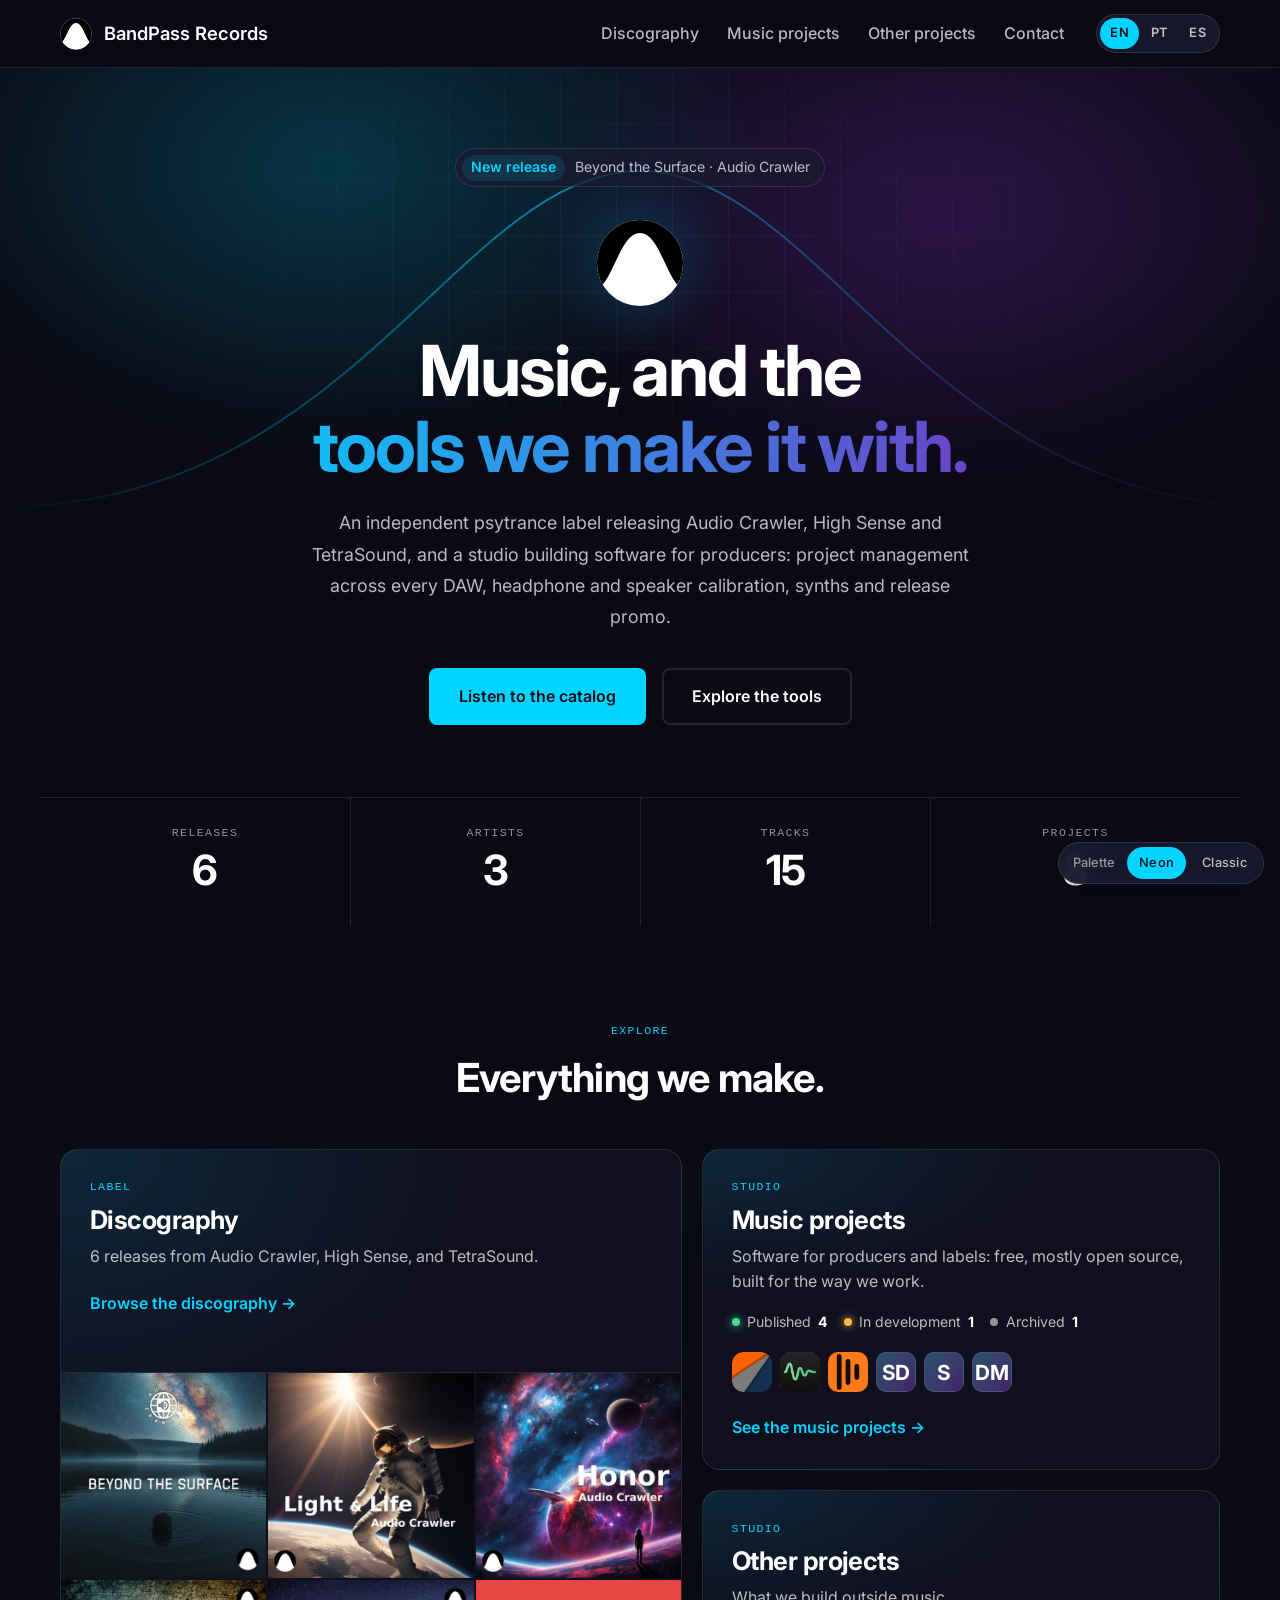
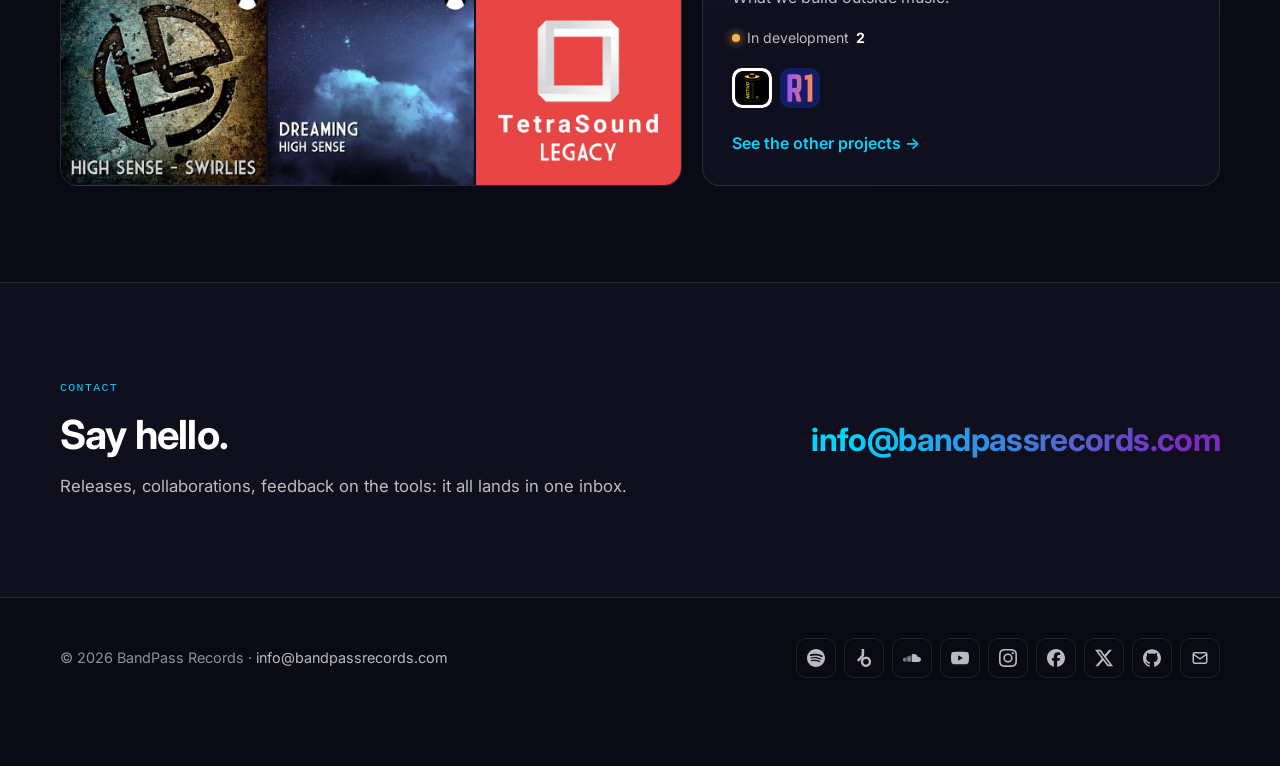
==== index.html @ b30c1610 "Redesign the site: discography, music projects and other projects Replace the single-page HTML5 UP t" ====
<!DOCTYPE html>
<html lang="en" data-base="">
<head>
  <meta charset="utf-8">
  <meta name="viewport" content="width=device-width, initial-scale=1">
  <script>
    // Before anything paints: the palette and language picked earlier in this
    // browser. ?palette=classic and ?lang=pt pick one by link, and are remembered.
    (function () {
      var root = document.documentElement;
      try {
        var q = new URLSearchParams(location.search);
        var palette = q.get('palette') || localStorage.getItem('bpr-palette');
        if (palette === 'neon' || palette === 'classic') {
          root.dataset.palette = palette;
          localStorage.setItem('bpr-palette', palette);
        }
        var lang = q.get('lang') || localStorage.getItem('bpr-lang');
        if (lang) root.lang = lang;
      } catch (e) {}
    })();
  </script>
  <title>BandPass Records: music and tools for music makers</title>
  <meta name="description" content="BandPass Records is an independent psytrance label and a studio building tools for music makers: DAW Project Manager, flatQ, Spinclip and more.">
  <meta name="theme-color" content="#0A0A14">
  <link rel="canonical" href="https://bandpassrecords.com/">
  <link rel="alternate" hreflang="en" href="https://bandpassrecords.com/?lang=en">
  <link rel="alternate" hreflang="pt" href="https://bandpassrecords.com/?lang=pt">
  <link rel="alternate" hreflang="es" href="https://bandpassrecords.com/?lang=es">
  <link rel="alternate" hreflang="x-default" href="https://bandpassrecords.com/">

  <meta property="og:type" content="website">
  <meta property="og:site_name" content="BandPass Records">
  <meta property="og:title" content="BandPass Records: music and tools for music makers">
  <meta property="og:description" content="BandPass Records is an independent psytrance label and a studio building tools for music makers: DAW Project Manager, flatQ, Spinclip and more.">
  <meta property="og:url" content="https://bandpassrecords.com/">
  <meta property="og:image" content="https://bandpassrecords.com/images/releases/beyond-the-surface.jpg">
  <meta name="twitter:card" content="summary">

  <link rel="icon" href="images/logo.svg" type="image/svg+xml">
  <link rel="icon" href="images/logo_icon.png" type="image/png">
  <link rel="apple-touch-icon" href="images/logo_icon.png">

  <link rel="preconnect" href="https://fonts.googleapis.com">
  <link rel="preconnect" href="https://fonts.gstatic.com" crossorigin>
  <link rel="stylesheet" href="https://fonts.googleapis.com/css2?family=Inter:wght@400;500;600;700&display=swap">
  <link rel="stylesheet" href="assets/css/site.css">

  <script src="assets/js/i18n.js" defer></script>
  <script src="assets/js/icons.js" defer></script>
  <script src="assets/js/data.js" defer></script>
  <script src="assets/js/site.js" defer></script>
</head>
<body data-page="home">
  <a class="skip" href="#content" data-i18n="skip">Skip to content</a>

  <nav class="navbar" data-i18n-attr="aria-label:nav.sections" aria-label="Sections">
    <div class="container nav-content">
      <a class="logo" href="./">
        <img class="logo-image" src="images/logo.svg" alt="" width="32" height="32">
        <span>BandPass Records</span>
      </a>
      <div class="nav-links">
        <a href="discography/" data-i18n="nav.discography">Discography</a>
        <a href="music-projects/" data-i18n="nav.music">Music projects</a>
        <a href="other-projects/" data-i18n="nav.other">Other projects</a>
        <a href="#contact" data-i18n="nav.contact">Contact</a>
      </div>
      <div class="lang-switch" role="group" data-i18n-attr="aria-label:lang.label" aria-label="Language">
        <button type="button" data-lang-choice="en" lang="en" title="English">EN</button>
        <button type="button" data-lang-choice="pt" lang="pt" title="Português">PT</button>
        <button type="button" data-lang-choice="es" lang="es" title="Español">ES</button>
      </div>
    </div>
  </nav>

  <main id="content">
    <header class="hero">
      <div class="hero-glow" aria-hidden="true"></div>
      <svg class="hero-curve" viewBox="0 0 1200 400" preserveAspectRatio="none" aria-hidden="true">
        <defs>
          <linearGradient id="curve-ink" x1="0" x2="1">
            <stop class="ink-a" offset="0" stop-opacity="0"/>
            <stop class="ink-a" offset=".45"/>
            <stop class="ink-b" offset="1" stop-opacity="0"/>
          </linearGradient>
        </defs>
        <path d="M0,380 C330,380 430,60 600,60 C770,60 870,380 1200,380"/>
      </svg>
      <div class="container hero-content">
        <a class="hero-news" id="hero-news" href="discography/" hidden>
          <b data-i18n="hero.news">New release</b><span></span>
        </a>
        <img class="hero-mark" src="images/logo.svg" alt="" width="88" height="88">
        <h1 class="hero-title">
          <span data-i18n="hero.title1">Music, and the</span>
          <span class="gradient-text" data-i18n="hero.title2">tools we make it with.</span>
        </h1>
        <p class="hero-subtitle" data-i18n="hero.sub">
          An independent psytrance label releasing Audio Crawler, High Sense and TetraSound, and a studio
          building software for producers: project management across every DAW, headphone and speaker
          calibration, synths and release promo.
        </p>
        <div class="hero-buttons">
          <a class="btn btn-primary" href="discography/" data-i18n="hero.cta1">Listen to the catalog</a>
          <a class="btn btn-secondary" href="music-projects/" data-i18n="hero.cta2">Explore the tools</a>
        </div>
      </div>
      <dl class="stats container" id="stats"></dl>
    </header>

    <section class="section" aria-labelledby="explore-title">
      <div class="container">
        <div class="section-head">
          <p class="section-eyebrow" data-i18n="home.eyebrow">Explore</p>
          <h2 class="section-title" id="explore-title" data-i18n="home.title">Everything we make.</h2>
        </div>
        <div class="categories" id="categories"></div>
        <noscript>
          <ul class="noscript">
            <li><a href="discography/">Discography</a></li>
            <li><a href="music-projects/">Music projects</a></li>
            <li><a href="other-projects/">Other projects</a></li>
          </ul>
        </noscript>
      </div>
    </section>

    <section class="section section-alt contact" id="contact" aria-labelledby="contact-title">
      <div class="container contact-inner">
        <div>
          <p class="section-eyebrow" data-i18n="contact.eyebrow">Contact</p>
          <h2 class="section-title" id="contact-title" data-i18n="contact.title">Say hello.</h2>
          <p class="section-subtitle" data-i18n="contact.sub">Releases, collaborations, feedback on the tools: it all lands in one inbox.</p>
        </div>
        <a class="contact-mail" href="mailto:info@bandpassrecords.com">info@bandpassrecords.com</a>
      </div>
    </section>
  </main>

  <footer class="footer">
    <div class="container footer-inner">
      <p>© <span id="year">2026</span> BandPass Records · <a class="footer-mail" href="mailto:info@bandpassrecords.com">info@bandpassrecords.com</a></p>
      <ul class="social" id="social" data-i18n-attr="aria-label:footer.elsewhere" aria-label="BandPass Records elsewhere"></ul>
    </div>
  </footer>

  <div class="palette-switch" role="group" data-i18n-attr="aria-label:palette.label" aria-label="Palette">
    <span data-i18n="palette.label">Palette</span>
    <button type="button" data-palette-choice="neon">Neon</button>
    <button type="button" data-palette-choice="classic">Classic</button>
  </div>
</body>
</html>
---- assets/css/site.css ----
/* BandPass Records. The look follows dpm.bandpassrecords.com: the same two
   palettes (Neon Dark by default, Classic Dark), Inter, a glowing hero over a
   faint grid, mono eyebrows and soft-gradient tiles. <html data-palette>
   picks the palette. */

/* ── Palettes (shared with the DPM site's theme.css) ── */
:root,
:root[data-palette='neon'] {
  --bg-darker: #0A0A14;
  --bg-dark: #0F0F1E;
  --bg-card: #1A1A2E;
  --primary-color: #24243D;
  --primary-light: #34345A;
  --accent: #00D4FF;
  --accent-hover: #4DE1FF;
  --accent-2: #7B2CBF;
  --accent-ink: #001018;
  --accent-soft: rgba(0, 212, 255, 0.12);
  --glow-1: rgba(0, 212, 255, 0.22);
  --glow-2: rgba(123, 44, 191, 0.30);
  --text-primary: #FFFFFF;
  --text-secondary: rgba(255, 255, 255, 0.72);
  --text-muted: rgba(255, 255, 255, 0.55);
  --border-color: rgba(255, 255, 255, 0.10);
  --shadow: rgba(0, 0, 0, 0.55);
}

:root[data-palette='classic'] {
  --bg-darker: #161719;
  --bg-dark: #1E1F22;
  --bg-card: #2B2D31;
  --primary-color: #5A6B7A;
  --primary-light: #7A8B9A;
  --accent: #4A9EFF;
  --accent-hover: #6AB0FF;
  --accent-2: #5A6B7A;
  --accent-ink: #FFFFFF;
  --accent-soft: rgba(74, 158, 255, 0.12);
  --glow-1: rgba(74, 158, 255, 0.16);
  --glow-2: rgba(90, 107, 122, 0.22);
  --text-primary: #FFFFFF;
  --text-secondary: #B0B3B8;
  --text-muted: #8A8D90;
  --border-color: #3C3F43;
  --shadow: rgba(0, 0, 0, 0.4);
}

:root {
  color-scheme: dark;
  --ok: #3DDC97;
  --wip: #FFB547;
  --mono: 'SFMono-Regular', Consolas, 'Liberation Mono', Menlo, monospace;
  --radius: 18px;
}

/* ── Base ── */
*,
*::before,
*::after { box-sizing: border-box; margin: 0; padding: 0; }

html { scroll-behavior: smooth; scroll-padding-top: 84px; }

body {
  font-family: 'Inter', -apple-system, BlinkMacSystemFont, 'Segoe UI', Roboto, sans-serif;
  background: var(--bg-darker);
  color: var(--text-primary);
  line-height: 1.6;
  overflow-x: hidden;
  -webkit-font-smoothing: antialiased;
}

img { display: block; max-width: 100%; }
a { color: inherit; }
button { font: inherit; color: inherit; }
ul { list-style: none; }

:focus-visible {
  outline: 2px solid var(--accent);
  outline-offset: 3px;
  border-radius: 6px;
}

.container {
  max-width: 1200px;
  margin: 0 auto;
  padding: 0 20px;
}

.skip {
  position: absolute;
  left: 16px;
  top: -60px;
  z-index: 3000;
  padding: 0.6rem 1rem;
  border-radius: 8px;
  background: var(--accent);
  color: var(--accent-ink);
  font-weight: 600;
  text-decoration: none;
}
.skip:focus { top: 12px; }

/* ── Navigation ── */
.navbar {
  position: sticky;
  top: 0;
  z-index: 1000;
  border-bottom: 1px solid var(--border-color);
  background: color-mix(in srgb, var(--bg-darker) 78%, transparent);
  backdrop-filter: blur(10px);
  -webkit-backdrop-filter: blur(10px);
}

.nav-content {
  display: flex;
  align-items: center;
  gap: 2rem;
  padding-top: 0.9rem;
  padding-bottom: 0.9rem;
}

.logo {
  display: flex;
  align-items: center;
  gap: 12px;
  font-size: 1.15rem;
  font-weight: 600;
  text-decoration: none;
  white-space: nowrap;
}

.logo-image { width: 32px; height: 32px; }

.nav-links {
  display: flex;
  align-items: center;
  gap: 1.75rem;
  margin-left: auto;
}

.nav-links a {
  color: var(--text-secondary);
  text-decoration: none;
  font-weight: 500;
  white-space: nowrap;
  transition: color 0.2s ease;
}
.nav-links a:hover { color: var(--text-primary); }
.nav-links a[aria-current='page'] { color: var(--accent); }

/* Segmented switches: language in the nav, palette in the corner. */
.lang-switch,
.palette-switch {
  display: flex;
  align-items: center;
  gap: 2px;
  padding: 3px;
  border: 1px solid var(--border-color);
  border-radius: 999px;
  background: color-mix(in srgb, var(--bg-card) 92%, transparent);
}

.lang-switch button,
.palette-switch button {
  border: 0;
  border-radius: 999px;
  padding: 5px 10px;
  background: transparent;
  color: var(--text-secondary);
  font-size: 0.8rem;
  font-weight: 600;
  letter-spacing: 0.02em;
  cursor: pointer;
  transition: background 0.2s, color 0.2s;
}
.lang-switch button:hover,
.palette-switch button:hover { color: var(--text-primary); }

.lang-switch button[aria-pressed='true'],
.palette-switch button[aria-pressed='true'] {
  background: var(--accent);
  color: var(--accent-ink);
}

.palette-switch {
  position: fixed;
  right: 16px;
  bottom: 16px;
  z-index: 2000;
  gap: 4px;
  padding: 4px;
  backdrop-filter: blur(10px);
  box-shadow: 0 10px 30px -10px var(--shadow);
}
.palette-switch span {
  padding: 0 8px 0 10px;
  color: var(--text-muted);
  font-size: 0.8rem;
  font-weight: 500;
}
.palette-switch button { font-weight: 500; padding: 6px 12px; }

/* ── Buttons ── */
.btn {
  display: inline-flex;
  align-items: center;
  gap: 0.5rem;
  padding: 0.875rem 1.75rem;
  border-radius: 8px;
  font-weight: 600;
  font-size: 1rem;
  text-decoration: none;
  border: 2px solid transparent;
  cursor: pointer;
  transition: all 0.25s ease;
}

.btn-primary { background: var(--accent); color: var(--accent-ink); }
.btn-primary:hover {
  background: var(--accent-hover);
  transform: translateY(-2px);
  box-shadow: 0 10px 30px -8px var(--glow-1);
}

.btn-secondary { border-color: var(--border-color); color: var(--text-primary); }
.btn-secondary:hover { border-color: var(--primary-light); background: var(--bg-card); }

.textlink {
  color: var(--accent);
  font-weight: 600;
  text-decoration: none;
}
.textlink:hover { text-decoration: underline; text-underline-offset: 4px; }

/* ── Hero ── */
.hero {
  position: relative;
  overflow: hidden;
  padding: 5rem 0 0;
  text-align: center;
}

.hero-glow {
  position: absolute;
  inset: -20% -10% auto;
  height: 900px;
  background:
    radial-gradient(40% 45% at 30% 30%, var(--glow-1), transparent 70%),
    radial-gradient(40% 45% at 70% 35%, var(--glow-2), transparent 70%);
  filter: blur(20px);
  pointer-events: none;
}

.hero::after {
  /* A faint grid behind the glow. */
  content: '';
  position: absolute;
  inset: 0;
  background-image:
    linear-gradient(var(--border-color) 1px, transparent 1px),
    linear-gradient(90deg, var(--border-color) 1px, transparent 1px);
  background-size: 56px 56px;
  mask-image: radial-gradient(60% 50% at 50% 20%, #000 0%, transparent 75%);
  -webkit-mask-image: radial-gradient(60% 50% at 50% 20%, #000 0%, transparent 75%);
  opacity: 0.45;
  pointer-events: none;
}

/* The label's namesake: a band-pass response drawn across the hero. */
.hero-curve {
  position: absolute;
  left: 0;
  right: 0;
  top: 40px;
  width: 100%;
  height: 420px;
  pointer-events: none;
  opacity: 0.55;
}
.hero-curve path { fill: none; stroke: url(#curve-ink); stroke-width: 2; vector-effect: non-scaling-stroke; }
.hero-curve .ink-a { stop-color: var(--accent); }
.hero-curve .ink-b { stop-color: var(--accent-2); }

.hero-content { position: relative; z-index: 1; }

.hero-news {
  display: inline-flex;
  align-items: center;
  gap: 0.6rem;
  max-width: 100%;
  margin-bottom: 2rem;
  padding: 0.35rem 0.9rem 0.35rem 0.4rem;
  border: 1px solid var(--border-color);
  border-radius: 999px;
  background: color-mix(in srgb, var(--bg-card) 70%, transparent);
  color: var(--text-secondary);
  font-size: 0.88rem;
  text-decoration: none;
  transition: border-color 0.2s, color 0.2s;
}
.hero-news:hover { border-color: var(--accent); color: var(--text-primary); }
.hero-news b {
  flex-shrink: 0;
  padding: 0.1rem 0.55rem;
  border-radius: 999px;
  background: var(--accent-soft);
  color: var(--accent);
  font-weight: 600;
}
.hero-news span { overflow: hidden; text-overflow: ellipsis; white-space: nowrap; }

.hero-mark {
  width: 88px;
  height: 88px;
  margin: 0 auto 1.6rem;
  filter: drop-shadow(0 0 28px var(--glow-1));
}

.hero-title {
  font-size: clamp(2.3rem, 6vw, 4.4rem);
  font-weight: 700;
  line-height: 1.08;
  letter-spacing: -0.03em;
  margin-bottom: 1.4rem;
}
.hero-title span { display: block; }

.gradient-text {
  background: linear-gradient(100deg, var(--accent) 10%, var(--accent-2) 90%);
  -webkit-background-clip: text;
  background-clip: text;
  -webkit-text-fill-color: transparent;
}

.hero-subtitle {
  max-width: 680px;
  margin: 0 auto 2.2rem;
  font-size: 1.12rem;
  line-height: 1.75;
  color: var(--text-secondary);
}

.hero-buttons {
  display: flex;
  flex-wrap: wrap;
  justify-content: center;
  gap: 1rem;
}

.stats {
  position: relative;
  z-index: 1;
  display: grid;
  grid-template-columns: repeat(4, 1fr);
  margin-top: 4.5rem;
  border-top: 1px solid var(--border-color);
}
.stats div { padding: 1.6rem 0.5rem 2rem; }
.stats div + div { border-left: 1px solid var(--border-color); }
.stats dt {
  order: 2;
  color: var(--text-muted);
  font-family: var(--mono);
  font-size: 0.72rem;
  letter-spacing: 0.12em;
  text-transform: uppercase;
}
.stats dd {
  font-size: clamp(1.8rem, 4vw, 2.6rem);
  font-weight: 700;
  letter-spacing: -0.02em;
  line-height: 1.1;
}
.stats div { display: flex; flex-direction: column-reverse; gap: 0.35rem; }

/* ── Page header (discography and project pages) ── */
.hero--page { padding: 4.5rem 0 3.5rem; }
.hero--page::after { mask-image: radial-gradient(60% 70% at 50% 0%, #000 0%, transparent 75%); -webkit-mask-image: radial-gradient(60% 70% at 50% 0%, #000 0%, transparent 75%); }
.hero--page .hero-glow { height: 600px; opacity: 0.8; }
.hero--page .hero-subtitle { margin-bottom: 0; }

.page-title {
  font-size: clamp(2.3rem, 5.5vw, 3.6rem);
  font-weight: 700;
  line-height: 1.1;
  letter-spacing: -0.03em;
  margin-bottom: 1rem;
}

/* ── Sections ── */
.section { padding: 6rem 0; }
.section--flush { padding-top: 1rem; }
.section-alt {
  background: var(--bg-dark);
  border-top: 1px solid var(--border-color);
  border-bottom: 1px solid var(--border-color);
}

.section-head {
  max-width: 620px;
  margin: 0 auto 3rem;
  text-align: center;
}

.section-eyebrow {
  font-family: var(--mono);
  font-size: 0.72rem;
  letter-spacing: 0.12em;
  text-transform: uppercase;
  color: var(--accent);
  margin-bottom: 0.9rem;
}

.section-title {
  font-size: clamp(2rem, 4vw, 2.5rem);
  font-weight: 700;
  letter-spacing: -0.02em;
  line-height: 1.15;
  margin-bottom: 0.9rem;
}

.section-subtitle {
  color: var(--text-secondary);
  font-size: 1.05rem;
  line-height: 1.7;
}

.section-foot { margin-top: 2.5rem; text-align: center; }

.noscript { color: var(--text-secondary); text-align: center; }
.noscript a { color: var(--accent); }

/* Shared tile surface, as on the DPM homepage. */
.tile {
  position: relative;
  border: 1px solid var(--border-color);
  border-radius: var(--radius);
  background:
    radial-gradient(120% 80% at 0% 0%, var(--accent-soft), transparent 55%),
    var(--bg-dark);
  transition: border-color 0.25s, transform 0.25s;
}
.section-alt .tile {
  background:
    radial-gradient(120% 80% at 0% 0%, var(--accent-soft), transparent 55%),
    var(--bg-darker);
}
.tile:hover {
  border-color: color-mix(in srgb, var(--accent) 45%, var(--border-color));
}

/* ── Home: one tile per page ── */
.categories {
  display: grid;
  grid-template-columns: minmax(0, 1.2fr) minmax(0, 1fr);
  gap: 1.25rem;
}

.cat {
  display: flex;
  flex-direction: column;
  overflow: hidden;
  color: inherit;
  text-decoration: none;
}
.cat:hover { transform: translateY(-2px); }
.cat--disc { grid-row: span 2; }

.cat-copy {
  display: flex;
  flex-direction: column;
  flex: 1;
  padding: 1.8rem;
}
.cat .section-eyebrow { margin-bottom: 0.5rem; }

.cat-title {
  font-size: 1.6rem;
  font-weight: 700;
  letter-spacing: -0.02em;
  line-height: 1.2;
  margin-bottom: 0.5rem;
}

.cat-text { color: var(--text-secondary); line-height: 1.6; }

.cat-cta {
  margin-top: auto;
  padding-top: 1.4rem;
  color: var(--accent);
  font-weight: 600;
}
.cat-cta span { display: inline-block; transition: transform 0.2s; }
.cat:hover .cat-cta span { transform: translateX(4px); }

.cat-covers {
  display: grid;
  grid-template-columns: repeat(3, 1fr);
  gap: 2px;
  margin-top: auto;
  border-top: 1px solid var(--border-color);
}
.cat-covers img { width: 100%; height: auto; aspect-ratio: 1; object-fit: cover; }
.cat--disc .cat-copy { flex: 0 0 auto; }

.cat-status {
  display: flex;
  flex-wrap: wrap;
  gap: 0.4rem 1rem;
  margin-top: 1rem;
  color: var(--text-secondary);
  font-size: 0.88rem;
}
.cat-status li { display: inline-flex; align-items: center; gap: 0.45rem; }
.cat-status b { color: var(--text-primary); }

.cat-icons { display: flex; flex-wrap: wrap; gap: 0.5rem; margin-top: 1.2rem; }
.cat-icon {
  width: 40px;
  height: 40px;
  border-radius: 10px;
  object-fit: cover;
  background: var(--bg-card);
  font-size: 0.85rem;
}

/* ── Discography: artist filter ── */
.artists {
  display: grid;
  grid-template-columns: repeat(auto-fit, minmax(220px, 1fr));
  gap: 0.75rem;
  margin-bottom: 1.25rem;
}

.artist {
  display: flex;
  align-items: center;
  gap: 0.25rem;
  padding: 0.5rem;
  border-radius: 14px;
}
.artist[data-active='true'] {
  border-color: var(--accent);
  background:
    radial-gradient(120% 120% at 0% 0%, var(--accent-soft), transparent 70%),
    var(--bg-card);
}

.artist-pick {
  flex: 1;
  min-width: 0;
  display: flex;
  align-items: center;
  gap: 0.8rem;
  padding: 0.25rem;
  border: 0;
  border-radius: 10px;
  background: none;
  text-align: left;
  cursor: pointer;
}

.artist-pick img,
.artist-all {
  flex-shrink: 0;
  width: 48px;
  height: 48px;
  border-radius: 10px;
  object-fit: cover;
}
.artist-all {
  display: grid;
  place-items: center;
  background: var(--bg-card);
  border: 1px solid var(--border-color);
}
.artist-all img { width: 28px; height: 28px; border-radius: 0; }

.artist-name { display: block; font-weight: 600; line-height: 1.3; }
.artist-meta { display: block; color: var(--text-muted); font-size: 0.82rem; }

/* ── Discography: year chips ── */
.filterbar {
  display: flex;
  flex-wrap: wrap;
  align-items: center;
  justify-content: space-between;
  gap: 1rem;
  margin-bottom: 2.5rem;
}

.chips { display: flex; flex-wrap: wrap; gap: 0.5rem; }

.chip {
  padding: 0.45rem 1rem;
  border: 1px solid var(--border-color);
  border-radius: 999px;
  background: transparent;
  color: var(--text-secondary);
  font-size: 0.9rem;
  font-weight: 500;
  cursor: pointer;
  transition: all 0.2s;
}
.chip:hover:not(:disabled) { border-color: var(--primary-light); color: var(--text-primary); }
.chip[aria-pressed='true'] {
  border-color: var(--accent);
  background: var(--accent-soft);
  color: var(--accent);
}
.chip:disabled { opacity: 0.35; cursor: default; }

.filterbar-count {
  color: var(--text-muted);
  font-family: var(--mono);
  font-size: 0.8rem;
  letter-spacing: 0.04em;
}

/* ── Discography: releases by year ── */
.year-group + .year-group { margin-top: 3.5rem; }

.year-label {
  display: flex;
  align-items: center;
  gap: 1rem;
  margin-bottom: 1.25rem;
  font-family: var(--mono);
  font-size: 0.95rem;
  font-weight: 600;
  letter-spacing: 0.08em;
  color: var(--text-secondary);
}
.year-label::after {
  content: '';
  flex: 1;
  height: 1px;
  background: var(--border-color);
}

.release-grid {
  display: grid;
  grid-template-columns: repeat(auto-fill, minmax(210px, 1fr));
  gap: 1.25rem;
}

.release {
  display: flex;
  flex-direction: column;
  overflow: hidden;
}
.release:hover { transform: translateY(-2px); }

.release-cover {
  position: relative;
  aspect-ratio: 1;
  overflow: hidden;
  background: var(--bg-card);
}
.release-cover img {
  width: 100%;
  height: 100%;
  object-fit: cover;
  transition: transform 0.5s ease;
}
.release:hover .release-cover img { transform: scale(1.04); }

.release-body {
  display: flex;
  flex-direction: column;
  flex: 1;
  gap: 0.2rem;
  padding: 1rem 1.1rem 1.1rem;
}

.release-meta {
  color: var(--accent);
  font-family: var(--mono);
  font-size: 0.7rem;
  letter-spacing: 0.1em;
  text-transform: uppercase;
}

.release-title { font-size: 1.15rem; font-weight: 700; line-height: 1.3; }
.release-artist { color: var(--text-secondary); font-size: 0.95rem; }

.release details { margin-top: 0.6rem; }
.release-single { margin-top: 0.6rem; color: var(--text-muted); font-size: 0.85rem; }
.release summary {
  display: inline-flex;
  align-items: center;
  gap: 0.4rem;
  color: var(--text-muted);
  font-size: 0.85rem;
  cursor: pointer;
  list-style: none;
}
.release summary::-webkit-details-marker { display: none; }
.release summary::before {
  content: '';
  width: 6px;
  height: 6px;
  border-right: 1.5px solid currentColor;
  border-bottom: 1.5px solid currentColor;
  transform: rotate(-45deg);
  transition: transform 0.2s;
}
.release details[open] summary::before { transform: rotate(45deg); }
.release summary:hover { color: var(--text-primary); }

.tracklist {
  margin-top: 0.5rem;
  padding-left: 1.4rem;
  list-style: decimal;
  color: var(--text-secondary);
  font-size: 0.88rem;
}
.tracklist li::marker { color: var(--text-muted); font-family: var(--mono); font-size: 0.78rem; }
.tracklist small { color: var(--text-muted); font-size: 0.8rem; }

.release-foot {
  display: flex;
  align-items: center;
  justify-content: space-between;
  gap: 0.5rem;
  margin-top: auto;
  padding-top: 0.9rem;
}

.catalog { color: var(--text-muted); font-family: var(--mono); font-size: 0.72rem; letter-spacing: 0.06em; }

.listen { display: flex; gap: 0.4rem; margin-left: auto; }

.icon-btn {
  display: grid;
  place-items: center;
  width: 36px;
  height: 36px;
  border: 1px solid var(--border-color);
  border-radius: 10px;
  background: var(--bg-card);
  color: var(--text-secondary);
  transition: all 0.2s;
}
.icon-btn:hover { color: var(--accent-ink); background: var(--accent); border-color: var(--accent); }

/* Brand marks: inline SVG paths from icons.js, filled with the text colour. */
.icon {
  display: block;
  width: 18px;
  height: 18px;
  fill: currentColor;
}

.empty {
  padding: 3rem 1rem;
  border: 1px dashed var(--border-color);
  border-radius: var(--radius);
  color: var(--text-secondary);
  text-align: center;
}
.empty button {
  margin-top: 0.75rem;
  border: 0;
  background: none;
  color: var(--accent);
  font-weight: 600;
  cursor: pointer;
}

/* ── Projects ── */
.status-group + .status-group { margin-top: 3.5rem; }

.status-label {
  display: flex;
  align-items: center;
  gap: 0.7rem;
  margin-bottom: 1.25rem;
  font-size: 1.05rem;
  font-weight: 600;
}
.status-label .count {
  color: var(--text-muted);
  font-family: var(--mono);
  font-size: 0.8rem;
  font-weight: 500;
}

.dot {
  width: 8px;
  height: 8px;
  border-radius: 50%;
  background: var(--text-muted);
  flex-shrink: 0;
}
[data-status='published'] .dot { background: var(--ok); box-shadow: 0 0 10px var(--ok); }
[data-status='development'] .dot { background: var(--wip); box-shadow: 0 0 10px var(--wip); }

.project-grid {
  display: grid;
  grid-template-columns: repeat(auto-fill, minmax(320px, 1fr));
  gap: 1.25rem;
}

.project {
  display: flex;
  flex-direction: column;
  gap: 0.9rem;
  padding: 1.5rem;
}
.project:has(.project-main:hover) { transform: translateY(-2px); }
.project[data-status='archived'] { opacity: 0.78; }
.project[data-status='archived']:hover { opacity: 1; }

.project-head { display: flex; align-items: center; gap: 1rem; }

.project-icon {
  flex-shrink: 0;
  width: 56px;
  height: 56px;
  border-radius: 14px;
  object-fit: cover;
  background: var(--bg-card);
}
.project-icon--letter {
  display: grid;
  place-items: center;
  border: 1px solid var(--border-color);
  background:
    linear-gradient(135deg, color-mix(in srgb, var(--accent) 30%, transparent), color-mix(in srgb, var(--accent-2) 40%, transparent)),
    var(--bg-card);
  font-size: 1.3rem;
  font-weight: 700;
  letter-spacing: -0.02em;
}

.project-name { font-size: 1.2rem; font-weight: 700; line-height: 1.25; }

/* The card's main link covers the whole card; extra links sit above it. */
.project-main { text-decoration: none; }
.project-main::after {
  content: '';
  position: absolute;
  inset: 0;
  border-radius: var(--radius);
}
.project-main:focus-visible { outline: none; }
.project:has(.project-main:focus-visible) { outline: 2px solid var(--accent); outline-offset: 3px; }

.project-kind { color: var(--text-muted); font-size: 0.85rem; }

.project-tagline { font-weight: 600; line-height: 1.45; }
.project-desc { color: var(--text-secondary); font-size: 0.93rem; line-height: 1.6; }

.tags { display: flex; flex-wrap: wrap; gap: 0.4rem; }
.tags li {
  padding: 0.15rem 0.55rem;
  border: 1px solid var(--border-color);
  border-radius: 6px;
  color: var(--text-secondary);
  font-family: var(--mono);
  font-size: 0.72rem;
}

.project-foot {
  display: flex;
  flex-wrap: wrap;
  align-items: center;
  gap: 0.5rem 1rem;
  margin-top: auto;
  padding-top: 1rem;
  border-top: 1px solid var(--border-color);
}

.project-go {
  display: inline-flex;
  flex-wrap: wrap;
  align-items: baseline;
  gap: 0.1rem 0.45rem;
  color: var(--accent);
  font-size: 0.9rem;
  font-weight: 600;
  white-space: nowrap;
}
.project-go small { color: var(--text-muted); font-weight: 500; font-size: 0.82rem; }
.project-go--soon { color: var(--wip); }

.project-links { display: flex; flex-wrap: wrap; gap: 0.4rem 0.9rem; margin-left: auto; }
.project-links a {
  position: relative;
  z-index: 1;
  color: var(--text-secondary);
  font-size: 0.85rem;
  text-decoration: none;
}
.project-links a:hover { color: var(--text-primary); text-decoration: underline; text-underline-offset: 3px; }

/* ── Contact ── */
.contact-inner {
  display: flex;
  flex-wrap: wrap;
  align-items: center;
  justify-content: space-between;
  gap: 2rem;
}
.contact .section-eyebrow,
.contact .section-title,
.contact .section-subtitle { text-align: left; }

.contact-mail {
  font-size: clamp(1.25rem, 3.2vw, 2rem);
  font-weight: 700;
  letter-spacing: -0.02em;
  text-decoration: none;
  background: linear-gradient(100deg, var(--accent) 10%, var(--accent-2) 90%);
  -webkit-background-clip: text;
  background-clip: text;
  -webkit-text-fill-color: transparent;
  overflow-wrap: anywhere;
}
.contact-mail:hover { filter: brightness(1.2); }

/* ── Footer ── */
.footer { padding: 2.5rem 0 5.5rem; color: var(--text-muted); font-size: 0.9rem; }

.footer-inner {
  display: flex;
  flex-wrap: wrap;
  align-items: center;
  justify-content: space-between;
  gap: 1.25rem;
}

.footer-mail { color: var(--text-secondary); text-decoration: none; }
.footer-mail:hover { color: var(--accent); }

.social { display: flex; flex-wrap: wrap; gap: 0.5rem; }
.social a {
  display: grid;
  place-items: center;
  width: 40px;
  height: 40px;
  border: 1px solid var(--border-color);
  border-radius: 10px;
  color: var(--text-secondary);
  transition: all 0.2s;
}
.social a:hover { color: var(--accent); border-color: var(--accent); background: var(--accent-soft); }

/* ── Small screens ── */
@media (max-width: 900px) {
  .nav-content { flex-wrap: wrap; gap: 0.6rem 1rem; }
  .lang-switch { margin-left: auto; }
  .nav-links {
    order: 3;
    width: 100%;
    margin: 0;
    gap: 1.25rem;
    overflow-x: auto;
    scrollbar-width: none;
    padding-bottom: 2px;
    padding-right: 24px;
    /* Fade the right edge: the row scrolls sideways. */
    -webkit-mask-image: linear-gradient(90deg, #000 85%, transparent);
    mask-image: linear-gradient(90deg, #000 85%, transparent);
  }
  .nav-links::-webkit-scrollbar { display: none; }
  html { scroll-padding-top: 116px; }
}

@media (max-width: 640px) {
  .container { padding: 0 16px; }
  .hero { padding-top: 3.5rem; }
  .hero-mark { width: 64px; height: 64px; }
  .stats { grid-template-columns: repeat(2, 1fr); margin-top: 3rem; }
  .stats div:nth-child(3) { border-left: 0; }
  .stats div:nth-child(n + 3) { border-top: 1px solid var(--border-color); }
  .section { padding: 4.5rem 0; }
  .section--flush { padding-top: 0.5rem; }
  .hero--page { padding: 3rem 0 2.5rem; }
  .categories { grid-template-columns: 1fr; }
  .cat--disc { grid-row: auto; }
  .cat-copy { padding: 1.4rem; }
  .project-grid { grid-template-columns: 1fr; }
  .release-grid { grid-template-columns: repeat(2, minmax(0, 1fr)); gap: 0.75rem; }
  .release-body { padding: 0.8rem; }
  .release-title { font-size: 1rem; }
  .catalog { display: none; }
  /* On a phone the corner switch would sit over the content: it closes the page instead. */
  .palette-switch {
    position: static;
    width: max-content;
    margin: 0 auto 2rem;
    box-shadow: none;
  }
  .footer { padding-bottom: 1.5rem; }
  .logo span { font-size: 1rem; }
}

@media (prefers-reduced-motion: reduce) {
  html { scroll-behavior: auto; }
  *, *::before, *::after { transition: none !important; }
}
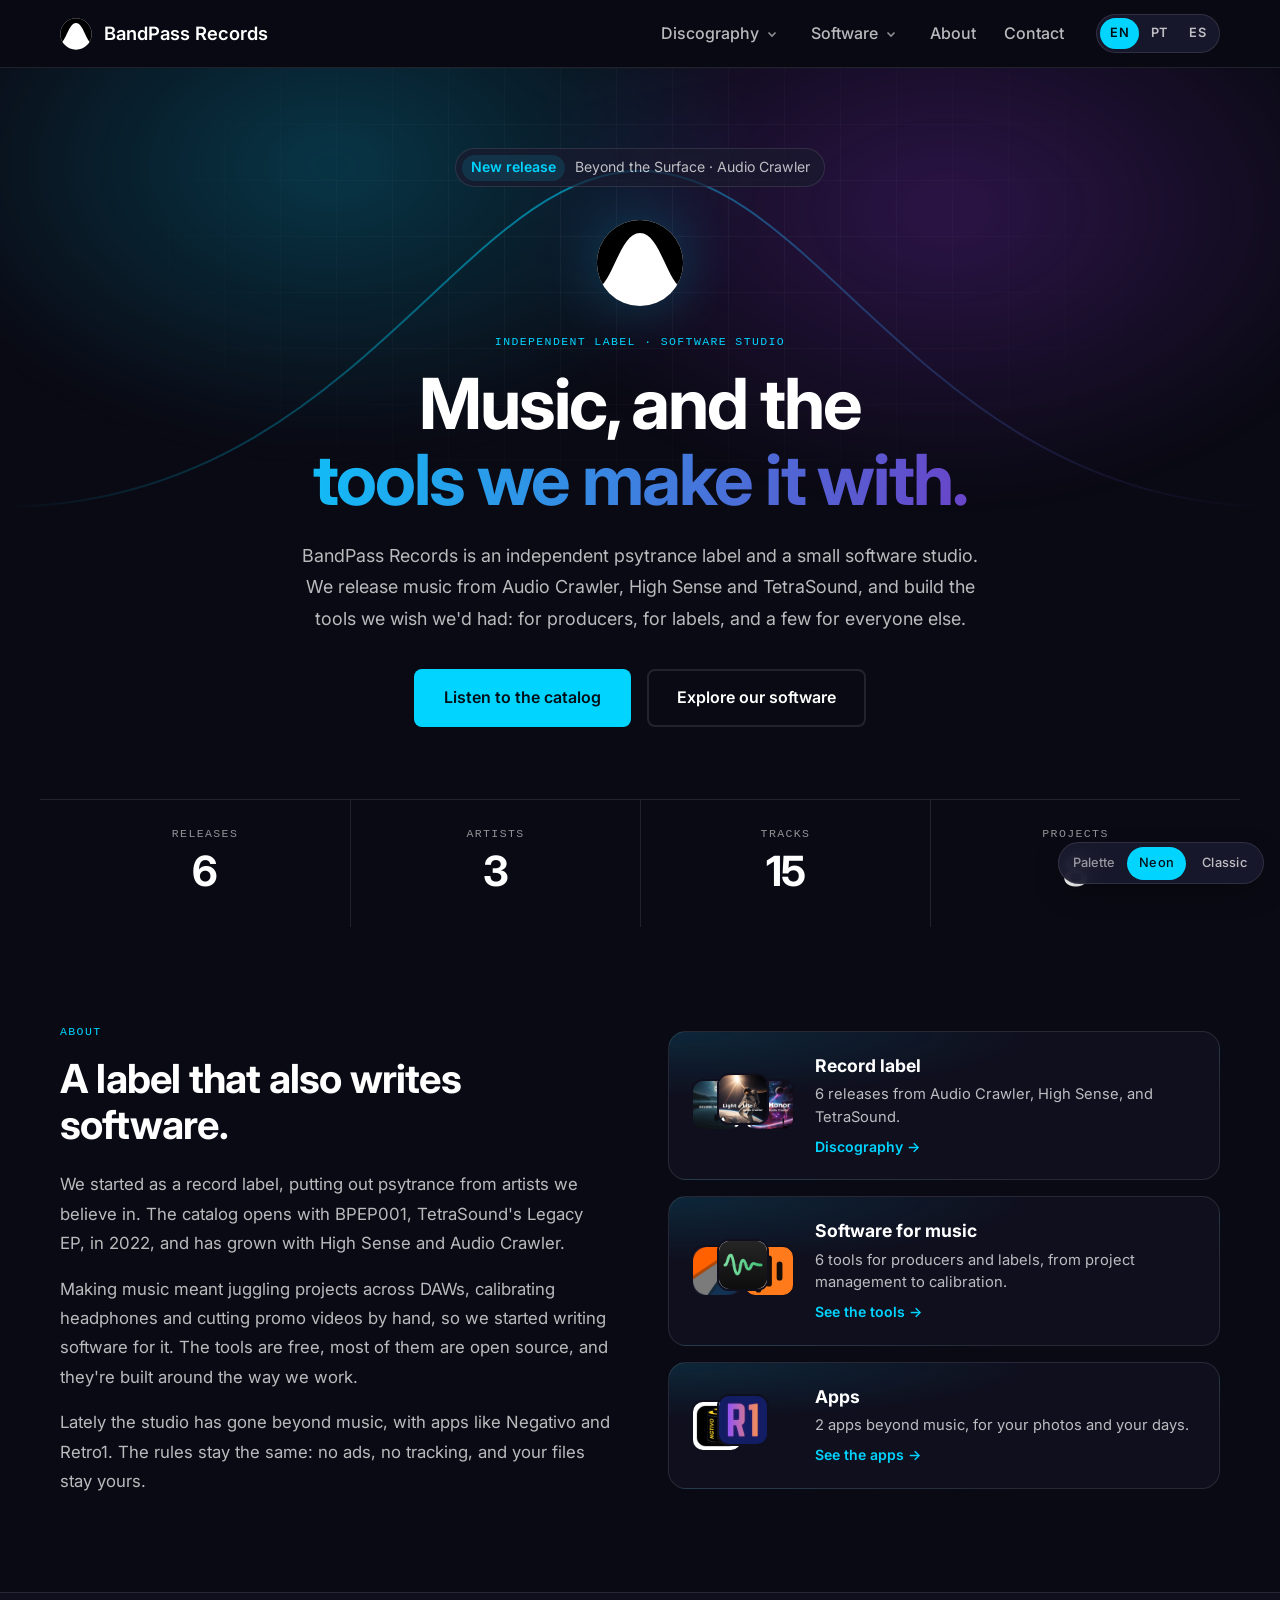
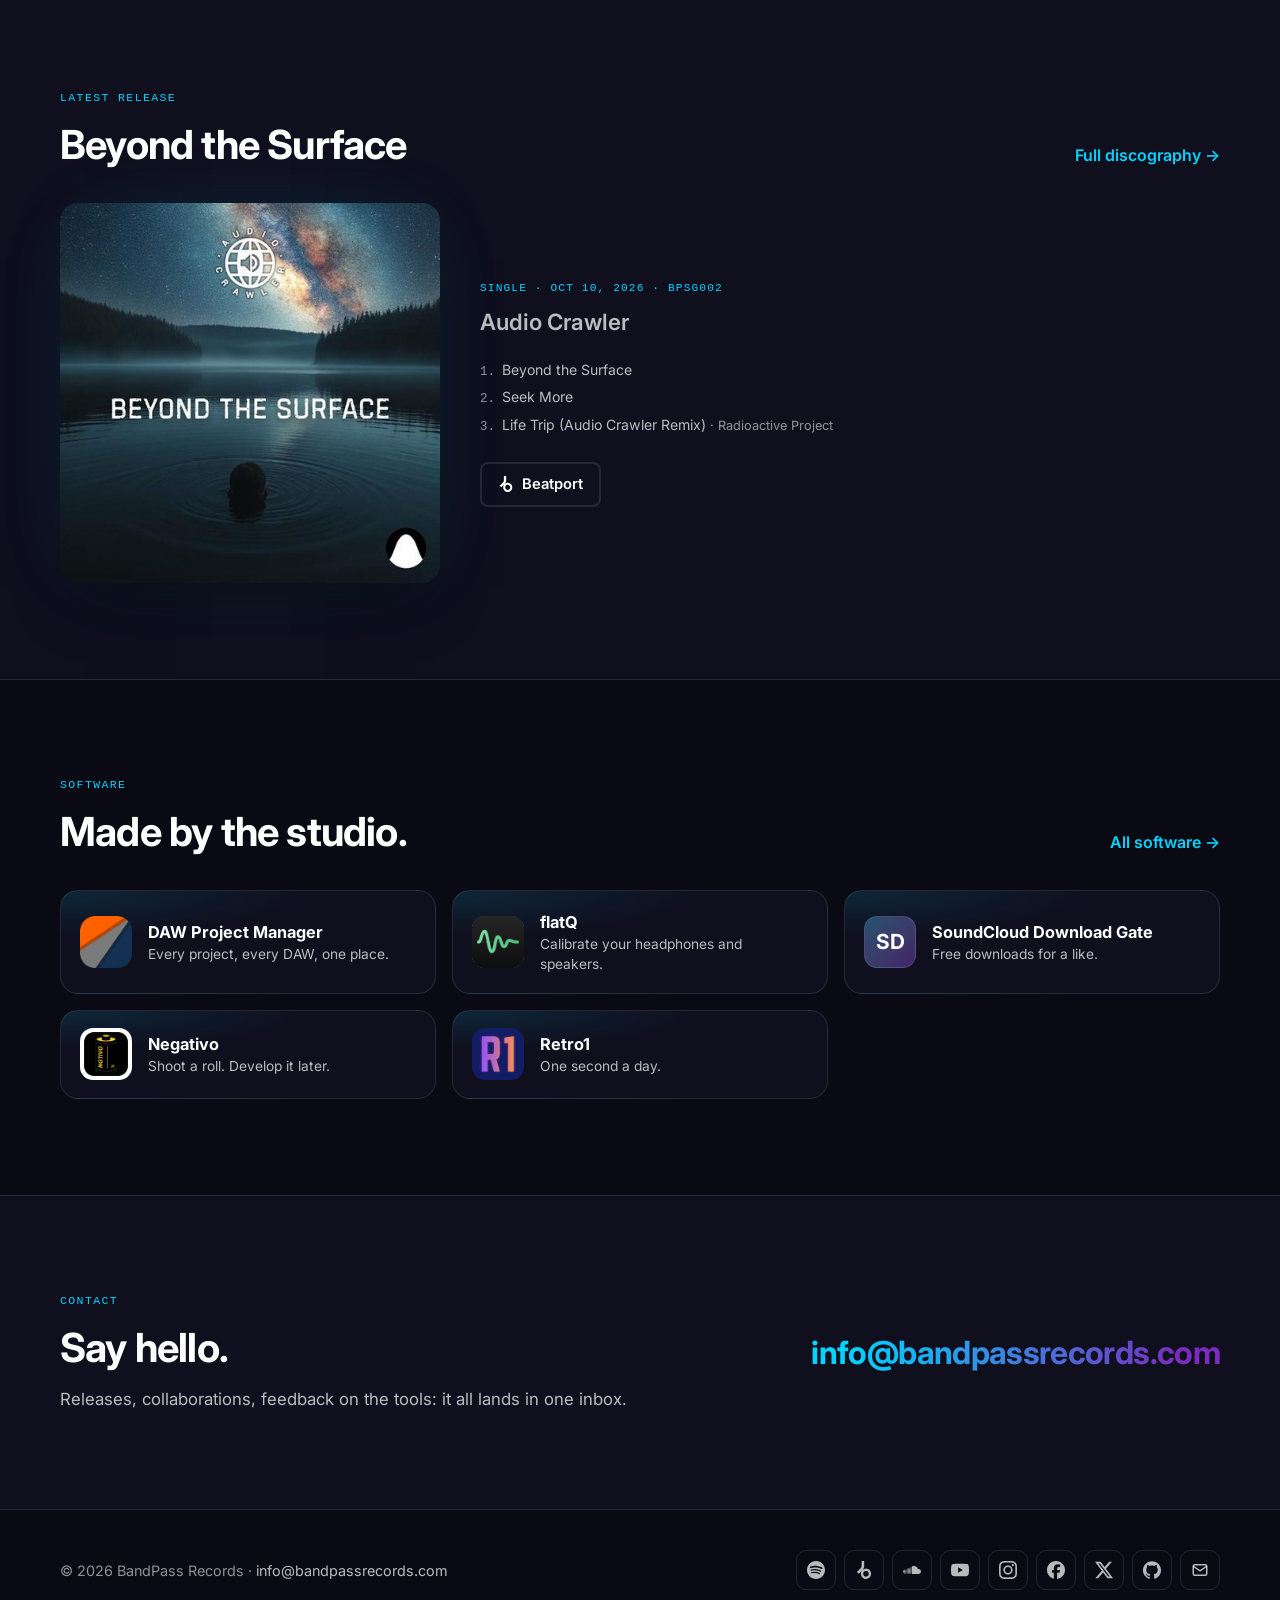
==== commit 4c5121ad: "Company home page, Software section and drop-down menus - Home now introduces BandPass Records: what" ====
--- a/index.html
+++ b/index.html
@@ -60,17 +60,32 @@
         <img class="logo-image" src="images/logo.svg" alt="" width="32" height="32">
         <span>BandPass Records</span>
       </a>
-      <div class="nav-links">
-        <a href="discography/" data-i18n="nav.discography">Discography</a>
-        <a href="music-projects/" data-i18n="nav.music">Music projects</a>
-        <a href="other-projects/" data-i18n="nav.other">Other projects</a>
-        <a href="#contact" data-i18n="nav.contact">Contact</a>
+      <div class="nav-links" id="site-menu">
+        <div class="nav-item" data-menu="discography">
+          <a class="nav-top" href="discography/" data-i18n="nav.discography">Discography</a>
+          <button type="button" class="nav-caret" aria-expanded="false" aria-controls="menu-discography" data-i18n-attr="aria-label:nav.more" aria-label="More">
+            <svg viewBox="0 0 12 12" aria-hidden="true"><path d="M2.5 4.5 6 8l3.5-3.5"/></svg>
+          </button>
+          <div class="nav-menu" id="menu-discography" data-menu-panel="discography"></div>
+        </div>
+        <div class="nav-item" data-menu="software">
+          <a class="nav-top" href="software/" data-i18n="nav.software">Software</a>
+          <button type="button" class="nav-caret" aria-expanded="false" aria-controls="menu-software" data-i18n-attr="aria-label:nav.more" aria-label="More">
+            <svg viewBox="0 0 12 12" aria-hidden="true"><path d="M2.5 4.5 6 8l3.5-3.5"/></svg>
+          </button>
+          <div class="nav-menu" id="menu-software" data-menu-panel="software"></div>
+        </div>
+        <a class="nav-top" href="#about" data-i18n="nav.about">About</a>
+        <a class="nav-top" href="#contact" data-i18n="nav.contact">Contact</a>
       </div>
       <div class="lang-switch" role="group" data-i18n-attr="aria-label:lang.label" aria-label="Language">
         <button type="button" data-lang-choice="en" lang="en" title="English">EN</button>
         <button type="button" data-lang-choice="pt" lang="pt" title="Português">PT</button>
         <button type="button" data-lang-choice="es" lang="es" title="Español">ES</button>
       </div>
+      <button type="button" class="menu-toggle" aria-expanded="false" aria-controls="site-menu" data-i18n-attr="aria-label:nav.menu" aria-label="Menu">
+        <span></span><span></span><span></span>
+      </button>
     </div>
   </nav>
 
@@ -92,35 +107,64 @@
           <b data-i18n="hero.news">New release</b><span></span>
         </a>
         <img class="hero-mark" src="images/logo.svg" alt="" width="88" height="88">
+        <p class="section-eyebrow" data-i18n="hero.eyebrow">Independent label · Software studio</p>
         <h1 class="hero-title">
           <span data-i18n="hero.title1">Music, and the</span>
           <span class="gradient-text" data-i18n="hero.title2">tools we make it with.</span>
         </h1>
         <p class="hero-subtitle" data-i18n="hero.sub">
-          An independent psytrance label releasing Audio Crawler, High Sense and TetraSound, and a studio
-          building software for producers: project management across every DAW, headphone and speaker
-          calibration, synths and release promo.
+          BandPass Records is an independent psytrance label and a small software studio. We release music from
+          Audio Crawler, High Sense and TetraSound, and build the tools we wish we'd had: for producers, for labels,
+          and a few for everyone else.
         </p>
         <div class="hero-buttons">
           <a class="btn btn-primary" href="discography/" data-i18n="hero.cta1">Listen to the catalog</a>
-          <a class="btn btn-secondary" href="music-projects/" data-i18n="hero.cta2">Explore the tools</a>
+          <a class="btn btn-secondary" href="software/" data-i18n="hero.cta2">Explore our software</a>
         </div>
       </div>
       <dl class="stats container" id="stats"></dl>
     </header>
 
-    <section class="section" aria-labelledby="explore-title">
+    <section class="section" id="about" aria-labelledby="about-title">
+      <div class="container about">
+        <div class="about-copy">
+          <p class="section-eyebrow" data-i18n="about.eyebrow">About</p>
+          <h2 class="section-title" id="about-title" data-i18n="about.title">A label that also writes software.</h2>
+          <p data-i18n="about.p1">We started as a record label, putting out psytrance from artists we believe in.</p>
+          <p data-i18n="about.p2">Making music meant juggling projects across DAWs, calibrating headphones and cutting promo videos by hand, so we started writing software for it.</p>
+          <p data-i18n="about.p3">Lately the studio has gone beyond music, with apps like Negativo and Retro1.</p>
+        </div>
+        <div class="pillars" id="pillars"></div>
+      </div>
+    </section>
+
+    <section class="section section-alt" aria-labelledby="latest-title">
       <div class="container">
-        <div class="section-head">
-          <p class="section-eyebrow" data-i18n="home.eyebrow">Explore</p>
-          <h2 class="section-title" id="explore-title" data-i18n="home.title">Everything we make.</h2>
+        <div class="row-head">
+          <div>
+            <p class="section-eyebrow" data-i18n="latest.eyebrow">Latest release</p>
+            <h2 class="section-title" id="latest-title"></h2>
+          </div>
+          <a class="textlink" href="discography/"><span data-i18n="latest.cta">Full discography</span> →</a>
         </div>
-        <div class="categories" id="categories"></div>
+        <div id="latest"></div>
+      </div>
+    </section>
+
+    <section class="section" aria-labelledby="featured-title">
+      <div class="container">
+        <div class="row-head">
+          <div>
+            <p class="section-eyebrow" data-i18n="featured.eyebrow">Software</p>
+            <h2 class="section-title" id="featured-title" data-i18n="featured.title">Made by the studio.</h2>
+          </div>
+          <a class="textlink" href="software/"><span data-i18n="featured.cta">All software</span> →</a>
+        </div>
+        <div class="featured" id="featured"></div>
         <noscript>
           <ul class="noscript">
             <li><a href="discography/">Discography</a></li>
-            <li><a href="music-projects/">Music projects</a></li>
-            <li><a href="other-projects/">Other projects</a></li>
+            <li><a href="software/">Software</a></li>
           </ul>
         </noscript>
       </div>
--- a/assets/css/site.css
+++ b/assets/css/site.css
@@ -148,6 +148,114 @@
 .nav-links a:hover { color: var(--text-primary); }
 .nav-links a[aria-current='page'] { color: var(--accent); }
 
+/* Drop-down menus: open on hover or keyboard focus, or with the caret
+   button on touch screens. */
+.nav-item { position: relative; display: flex; align-items: center; gap: 2px; }
+
+.nav-caret {
+  display: grid;
+  place-items: center;
+  width: 22px;
+  height: 22px;
+  border: 0;
+  border-radius: 6px;
+  background: none;
+  color: var(--text-muted);
+  cursor: pointer;
+}
+.nav-caret svg { width: 12px; height: 12px; fill: none; stroke: currentColor; stroke-width: 1.6; transition: transform 0.2s; }
+.nav-caret:hover { color: var(--text-primary); }
+.nav-item.open .nav-caret svg { transform: rotate(180deg); }
+
+.nav-menu {
+  position: absolute;
+  top: 100%;
+  left: -14px;
+  z-index: 1100;
+  display: none;
+  min-width: 300px;
+  padding: 0.6rem;
+  margin-top: 10px;
+  border: 1px solid var(--border-color);
+  border-radius: 14px;
+  background: var(--bg-card);
+  box-shadow: 0 24px 60px -18px var(--shadow);
+}
+/* Bridges the gap between the link and the panel so hover isn't lost. */
+.nav-menu::before { content: ''; position: absolute; left: 0; right: 0; top: -12px; height: 12px; }
+.nav-item[data-menu='software'] .nav-menu { left: -180px; min-width: 620px; }
+
+.nav-item:focus-within .nav-menu,
+.nav-item.open .nav-menu { display: block; }
+@media (hover: hover) {
+  .nav-item:hover .nav-menu { display: block; }
+  /* Pointing at one menu closes any other left open by focus or a click. */
+  .nav-links:has(.nav-item:hover) .nav-item:not(:hover) .nav-menu { display: none; }
+}
+
+.menu-cols { display: grid; grid-template-columns: 1fr 1fr; gap: 0.4rem; }
+.menu-label {
+  padding: 0.5rem 0.6rem 0.3rem;
+  color: var(--text-muted);
+  font-family: var(--mono);
+  font-size: 0.68rem;
+  letter-spacing: 0.12em;
+  text-transform: uppercase;
+}
+
+.nav-links .menu-row {
+  display: flex;
+  align-items: center;
+  gap: 0.75rem;
+  padding: 0.5rem 0.6rem;
+  border-radius: 10px;
+  color: var(--text-primary);
+  white-space: normal;
+}
+.nav-links .menu-row:hover { background: var(--accent-soft); color: var(--text-primary); }
+.menu-row b { display: block; font-size: 0.92rem; font-weight: 600; line-height: 1.3; }
+.menu-row small { display: block; color: var(--text-muted); font-size: 0.8rem; font-weight: 400; line-height: 1.35; }
+
+.menu-media {
+  flex-shrink: 0;
+  width: 38px;
+  height: 38px;
+  border-radius: 9px;
+  object-fit: cover;
+  background: var(--bg-dark);
+  font-size: 0.8rem;
+}
+.menu-media--logo { display: grid; place-items: center; border: 1px solid var(--border-color); }
+.menu-media--logo img { width: 22px; height: 22px; }
+
+.nav-links .menu-foot {
+  display: block;
+  margin-top: 0.4rem;
+  padding: 0.7rem 0.6rem 0.4rem;
+  border-top: 1px solid var(--border-color);
+  color: var(--accent);
+  font-size: 0.88rem;
+  font-weight: 600;
+}
+
+.menu-toggle {
+  display: none;
+  flex-direction: column;
+  justify-content: center;
+  gap: 4px;
+  width: 40px;
+  height: 40px;
+  padding: 0 10px;
+  border: 1px solid var(--border-color);
+  border-radius: 10px;
+  background: none;
+  cursor: pointer;
+}
+.menu-toggle span { display: block; height: 2px; border-radius: 1px; background: var(--text-primary); transition: transform 0.2s, opacity 0.2s; }
+.menu-open .menu-toggle span:nth-child(1) { transform: translateY(6px) rotate(45deg); }
+.menu-open .menu-toggle span:nth-child(2) { opacity: 0; }
+.menu-open .menu-toggle span:nth-child(3) { transform: translateY(-6px) rotate(-45deg); }
+
 /* Segmented switches: language in the nav, palette in the corner. */
 .lang-switch,
 .palette-switch {
@@ -378,6 +486,7 @@
 .hero--page::after { mask-image: radial-gradient(60% 70% at 50% 0%, #000 0%, transparent 75%); -webkit-mask-image: radial-gradient(60% 70% at 50% 0%, #000 0%, transparent 75%); }
 .hero--page .hero-glow { height: 600px; opacity: 0.8; }
 .hero--page .hero-subtitle { margin-bottom: 0; }
+.hero .section-eyebrow { position: relative; }
 
 .page-title {
   font-size: clamp(2.3rem, 5.5vw, 3.6rem);
@@ -449,80 +558,104 @@
   border-color: color-mix(in srgb, var(--accent) 45%, var(--border-color));
 }
 
-/* ── Home: one tile per page ── */
-.categories {
+/* ── Home: about, the three things we do, latest release, software ── */
+.about {
   display: grid;
-  grid-template-columns: minmax(0, 1.2fr) minmax(0, 1fr);
+  grid-template-columns: minmax(0, 1fr) minmax(0, 1fr);
+  gap: 3.5rem;
+  align-items: center;
+}
+.about-copy .section-title { margin-bottom: 1.4rem; }
+.about-copy p:not(.section-eyebrow) { color: var(--text-secondary); font-size: 1.05rem; line-height: 1.75; }
+.about-copy p + p { margin-top: 1rem; }
+
+.pillars { display: grid; gap: 1rem; }
+.pillar {
+  display: flex;
+  align-items: center;
   gap: 1.25rem;
-}
-
-.cat {
-  display: flex;
-  flex-direction: column;
-  overflow: hidden;
+  padding: 1.25rem 1.4rem;
   color: inherit;
   text-decoration: none;
 }
-.cat:hover { transform: translateY(-2px); }
-.cat--disc { grid-row: span 2; }
-
-.cat-copy {
-  display: flex;
-  flex-direction: column;
-  flex: 1;
-  padding: 1.8rem;
-}
-.cat .section-eyebrow { margin-bottom: 0.5rem; }
-
-.cat-title {
-  font-size: 1.6rem;
-  font-weight: 700;
-  letter-spacing: -0.02em;
-  line-height: 1.2;
-  margin-bottom: 0.5rem;
-}
-
-.cat-text { color: var(--text-secondary); line-height: 1.6; }
-
-.cat-cta {
-  margin-top: auto;
-  padding-top: 1.4rem;
-  color: var(--accent);
-  font-weight: 600;
-}
-.cat-cta span { display: inline-block; transition: transform 0.2s; }
-.cat:hover .cat-cta span { transform: translateX(4px); }
-
-.cat-covers {
+.pillar:hover { transform: translateY(-2px); }
+.pillar h3 { font-size: 1.1rem; margin-bottom: 0.2rem; }
+.pillar p { color: var(--text-secondary); font-size: 0.92rem; line-height: 1.55; }
+.pillar-cta { display: inline-block; margin-top: 0.45rem; color: var(--accent); font-size: 0.88rem; font-weight: 600; }
+.pillar-cta span { display: inline-block; transition: transform 0.2s; }
+.pillar:hover .pillar-cta span { transform: translateX(4px); }
+
+/* A small fanned stack of covers or icons. */
+.pillar-media { display: flex; flex-shrink: 0; width: 104px; }
+.pillar-media img,
+.pillar-media .pillar-icon {
+  width: 52px;
+  height: 52px;
+  border-radius: 12px;
+  object-fit: cover;
+  border: 2px solid var(--bg-dark);
+  background: var(--bg-card);
+  font-size: 0.9rem;
+}
+.pillar-media > * + * { margin-left: -26px; }
+.pillar-media > *:nth-child(2) { transform: translateY(-6px); }
+
+.row-head {
+  display: flex;
+  flex-wrap: wrap;
+  align-items: flex-end;
+  justify-content: space-between;
+  gap: 1rem 2rem;
+  margin-bottom: 2.2rem;
+}
+.row-head .section-title { margin-bottom: 0; }
+
+.latest {
   display: grid;
-  grid-template-columns: repeat(3, 1fr);
-  gap: 2px;
-  margin-top: auto;
-  border-top: 1px solid var(--border-color);
-}
-.cat-covers img { width: 100%; height: auto; aspect-ratio: 1; object-fit: cover; }
-.cat--disc .cat-copy { flex: 0 0 auto; }
-
-.cat-status {
-  display: flex;
-  flex-wrap: wrap;
-  gap: 0.4rem 1rem;
-  margin-top: 1rem;
-  color: var(--text-secondary);
-  font-size: 0.88rem;
-}
-.cat-status li { display: inline-flex; align-items: center; gap: 0.45rem; }
-.cat-status b { color: var(--text-primary); }
-
-.cat-icons { display: flex; flex-wrap: wrap; gap: 0.5rem; margin-top: 1.2rem; }
-.cat-icon {
-  width: 40px;
-  height: 40px;
-  border-radius: 10px;
+  grid-template-columns: minmax(0, 380px) minmax(0, 1fr);
+  gap: 2.5rem;
+  align-items: center;
+}
+.latest-cover {
+  width: 100%;
+  height: auto;
+  aspect-ratio: 1;
   object-fit: cover;
-  background: var(--bg-card);
-  font-size: 0.85rem;
-}
+  border-radius: var(--radius);
+  box-shadow: 0 30px 60px -25px var(--shadow), 0 0 80px -30px var(--glow-1);
+}
+.latest-artist { margin: 0.4rem 0 1.2rem; font-size: 1.4rem; font-weight: 600; color: var(--text-secondary); }
+.latest-tracks { font-size: 1rem; }
+.latest-tracks li + li { margin-top: 0.3rem; }
+.latest-listen { display: flex; flex-wrap: wrap; gap: 0.6rem; margin-top: 1.6rem; }
+
+.btn-small { padding: 0.55rem 1rem; font-size: 0.92rem; }
+.btn .icon { width: 16px; height: 16px; }
+
+.featured {
+  display: grid;
+  grid-template-columns: repeat(3, minmax(0, 1fr));
+  gap: 1rem;
+}
+@media (max-width: 900px) { .featured { grid-template-columns: repeat(2, minmax(0, 1fr)); } }
+@media (max-width: 640px) { .featured { grid-template-columns: 1fr; } }
+.feat {
+  display: flex;
+  align-items: center;
+  gap: 1rem;
+  padding: 1.1rem 1.2rem;
+  color: inherit;
+  text-decoration: none;
+}
+.feat:hover { transform: translateY(-2px); }
+.feat-icon { flex-shrink: 0; width: 52px; height: 52px; border-radius: 13px; object-fit: cover; background: var(--bg-card); font-size: 1rem; }
+.feat b { display: block; font-size: 1.02rem; }
+.feat small { display: block; color: var(--text-secondary); font-size: 0.86rem; line-height: 1.45; }
+
+/* ── Software page ── */
+.software-group + .software-group { margin-top: 5rem; padding-top: 4rem; border-top: 1px solid var(--border-color); }
+.group-head { max-width: 640px; margin-bottom: 2.2rem; }
+.group-title { font-size: clamp(1.6rem, 3.2vw, 2.1rem); font-weight: 700; letter-spacing: -0.02em; line-height: 1.2; margin-bottom: 0.5rem; }
 
 /* ── Discography: artist filter ── */
 .artists {
@@ -949,23 +1082,54 @@
 
 /* ── Small screens ── */
 @media (max-width: 900px) {
-  .nav-content { flex-wrap: wrap; gap: 0.6rem 1rem; }
+  /* The links fold into a panel under the bar, menus expanded. */
+  .nav-content { gap: 0.75rem; }
   .lang-switch { margin-left: auto; }
+  .menu-toggle { display: flex; }
   .nav-links {
-    order: 3;
-    width: 100%;
-    margin: 0;
-    gap: 1.25rem;
-    overflow-x: auto;
-    scrollbar-width: none;
-    padding-bottom: 2px;
-    padding-right: 24px;
-    /* Fade the right edge: the row scrolls sideways. */
-    -webkit-mask-image: linear-gradient(90deg, #000 85%, transparent);
-    mask-image: linear-gradient(90deg, #000 85%, transparent);
+    position: fixed;
+    top: var(--nav-bottom, 64px);
+    bottom: 0;
+    left: 0;
+    right: 0;
+    display: none;
+    flex-direction: column;
+    align-items: stretch;
+    gap: 0;
+    overflow-y: auto;
+    overscroll-behavior: contain;
+    padding: 0.5rem 16px 1.5rem;
+    border-bottom: 1px solid var(--border-color);
+    background: var(--bg-darker);
   }
-  .nav-links::-webkit-scrollbar { display: none; }
-  html { scroll-padding-top: 116px; }
+  .menu-open .nav-links { display: flex; }
+  /* A backdrop-filter would make the bar, not the screen, the box the fixed
+     panel is placed in. */
+  .navbar.menu-open { backdrop-filter: none; -webkit-backdrop-filter: none; background: var(--bg-darker); }
+  .nav-item { flex-direction: column; align-items: stretch; }
+  .nav-caret { display: none; }
+  .nav-links > a,
+  .nav-item > .nav-top {
+    padding: 0.85rem 0.2rem;
+    border-bottom: 1px solid var(--border-color);
+    color: var(--text-primary);
+    font-size: 1.05rem;
+  }
+  .nav-menu,
+  .nav-item[data-menu='software'] .nav-menu {
+    position: static;
+    display: block;
+    min-width: 0;
+    margin: 0.4rem 0 0.6rem;
+    padding: 0;
+    border: 0;
+    background: none;
+    box-shadow: none;
+    backdrop-filter: none;
+  }
+  .nav-menu::before { display: none; }
+  .menu-cols { grid-template-columns: 1fr; }
+  .about { grid-template-columns: 1fr; gap: 2.5rem; }
 }
 
 @media (max-width: 640px) {
@@ -978,9 +1142,8 @@
   .section { padding: 4.5rem 0; }
   .section--flush { padding-top: 0.5rem; }
   .hero--page { padding: 3rem 0 2.5rem; }
-  .categories { grid-template-columns: 1fr; }
-  .cat--disc { grid-row: auto; }
-  .cat-copy { padding: 1.4rem; }
+  .latest { grid-template-columns: 1fr; }
+  .latest-cover { max-width: 320px; }
   .project-grid { grid-template-columns: 1fr; }
   .release-grid { grid-template-columns: repeat(2, minmax(0, 1fr)); gap: 0.75rem; }
   .release-body { padding: 0.8rem; }
@@ -997,6 +1160,11 @@
   .logo span { font-size: 1rem; }
 }
 
+@media (max-width: 420px) {
+  /* The mark alone, so the language switch and menu button fit. */
+  .logo span { display: none; }
+}
+
 @media (prefers-reduced-motion: reduce) {
   html { scroll-behavior: auto; }
   *, *::before, *::after { transition: none !important; }
